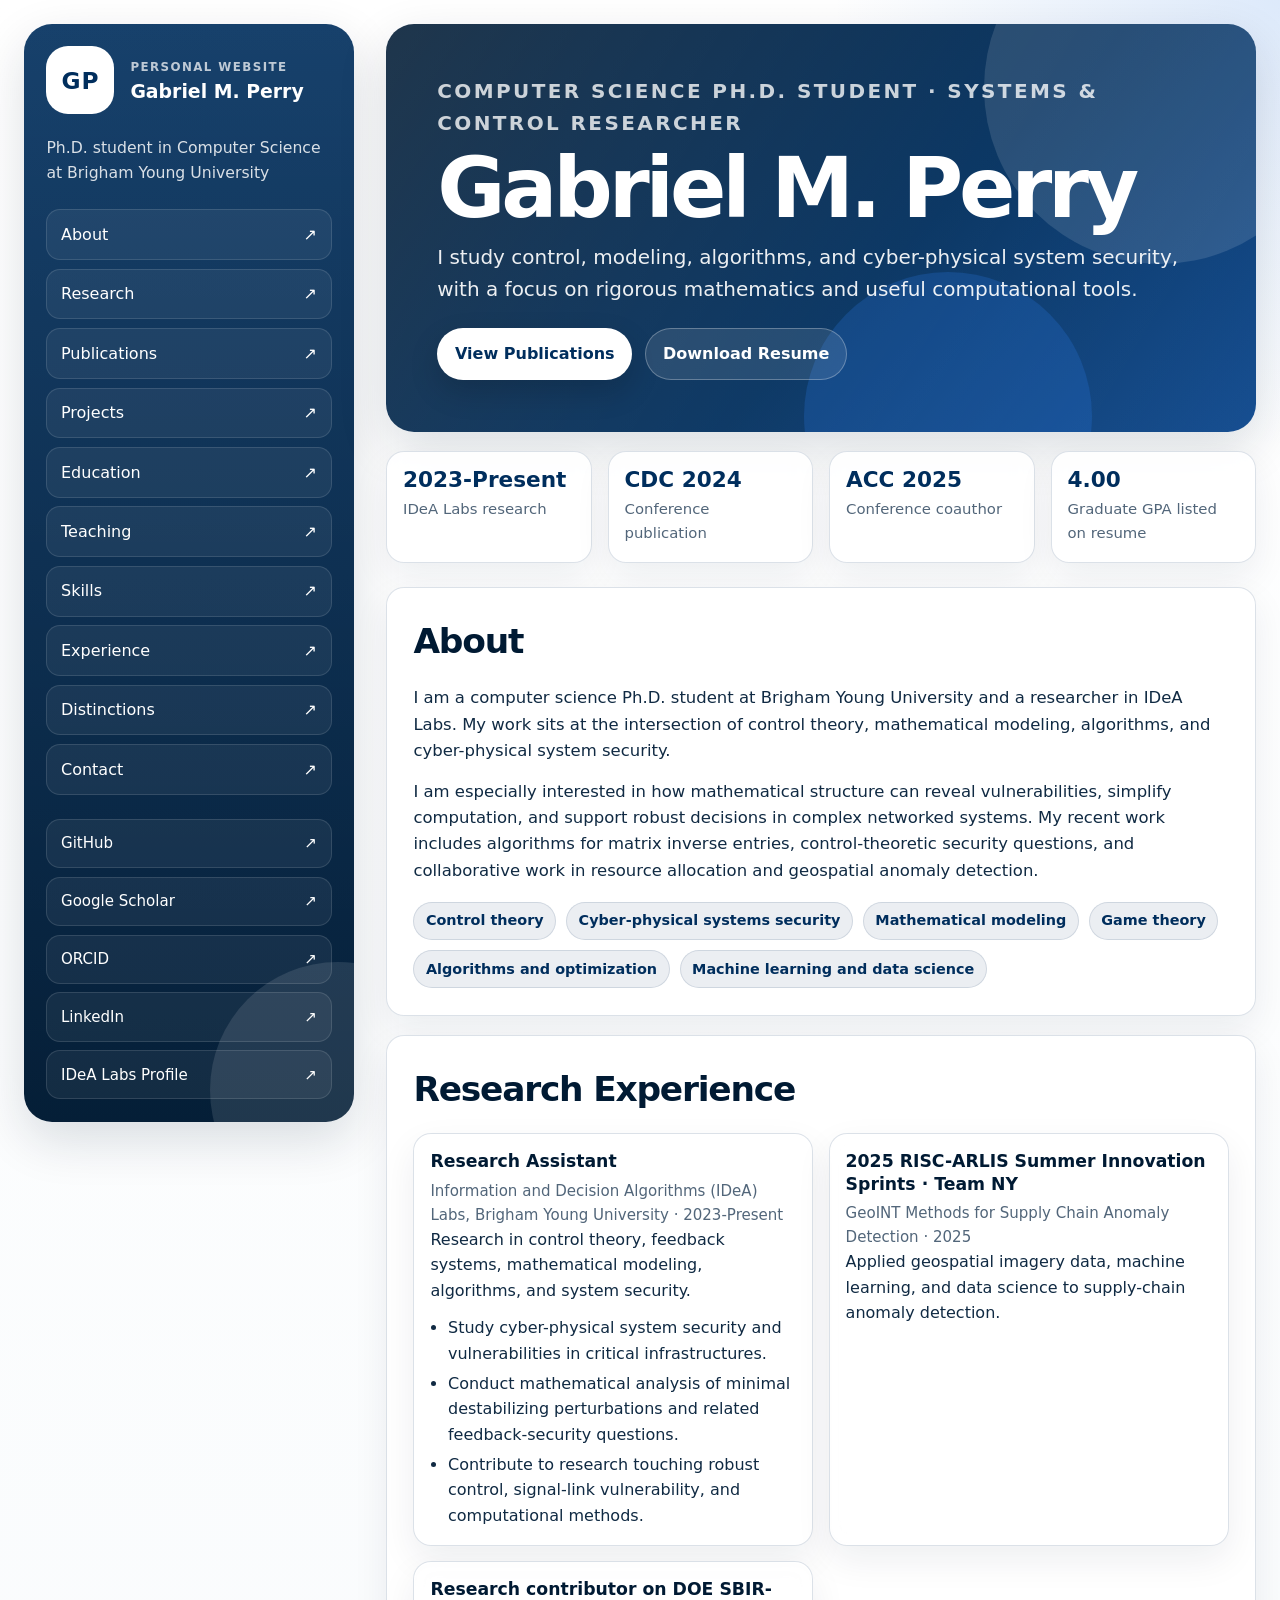
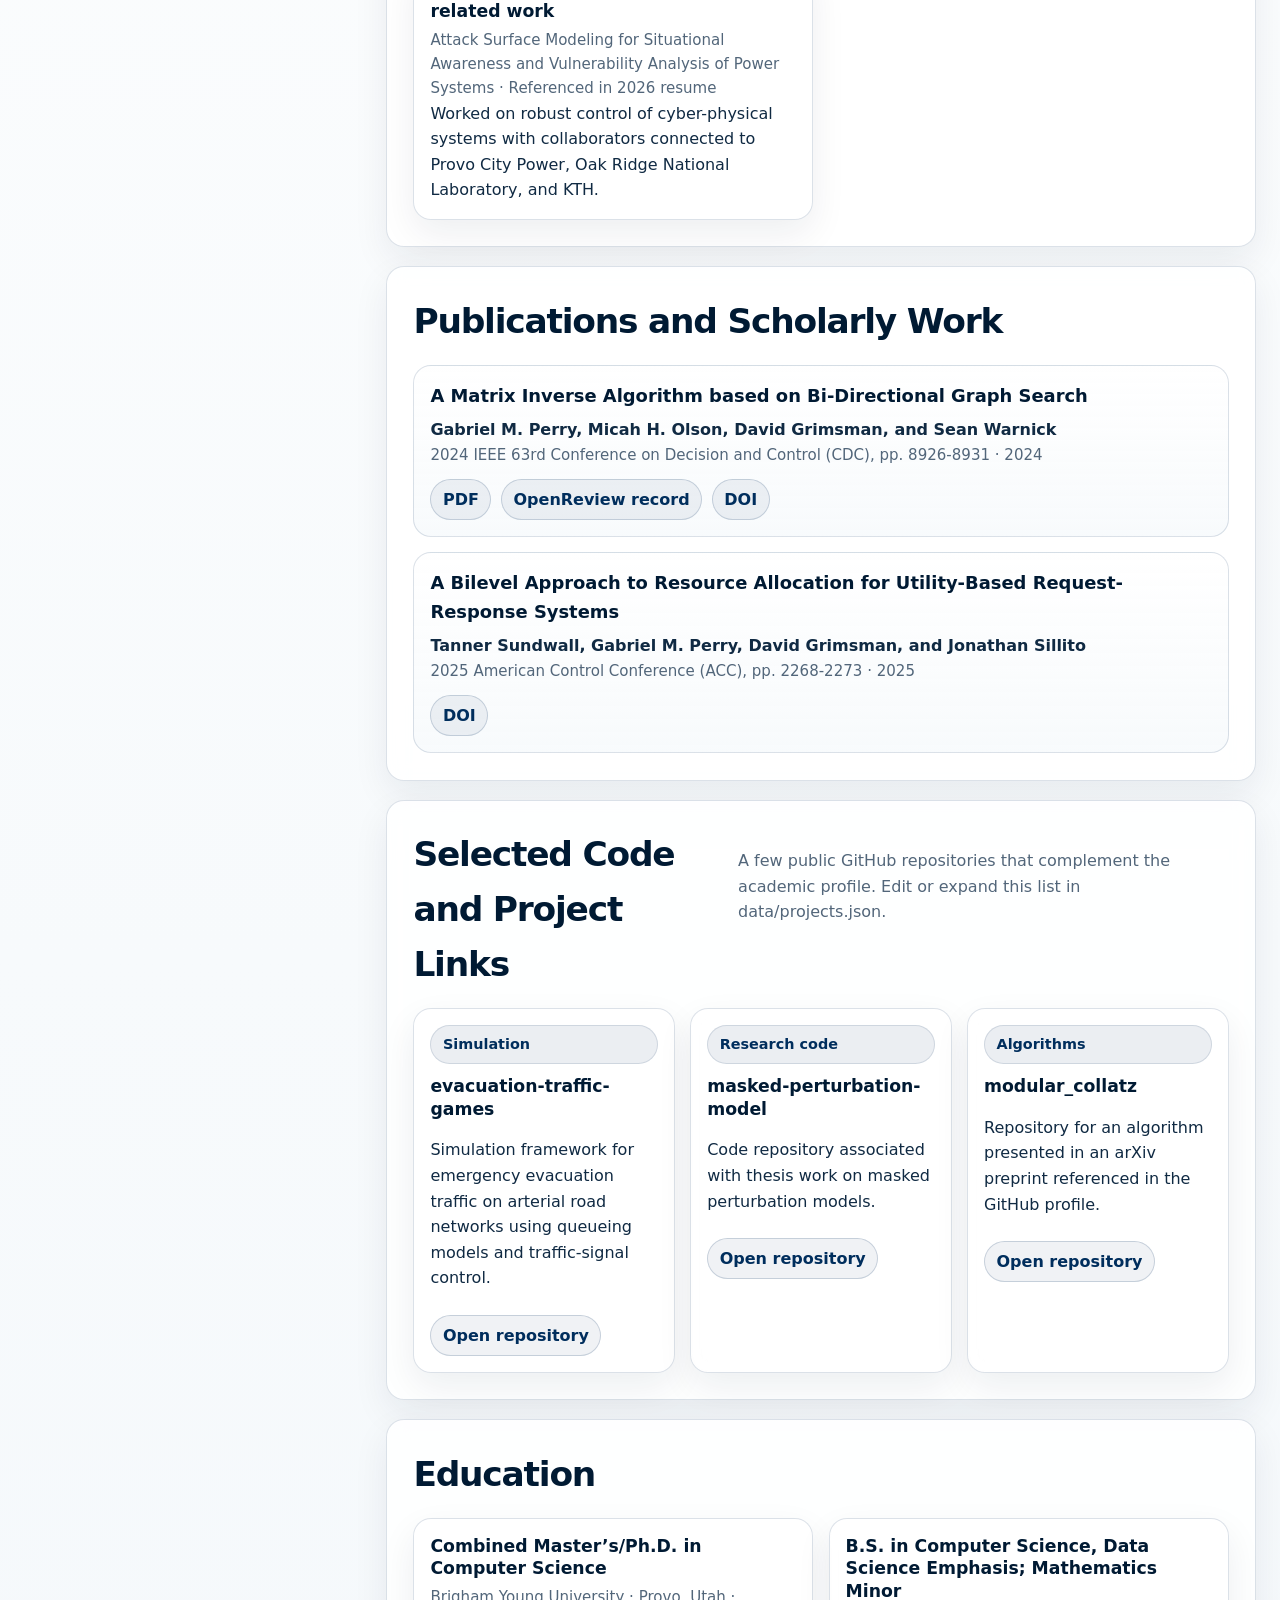
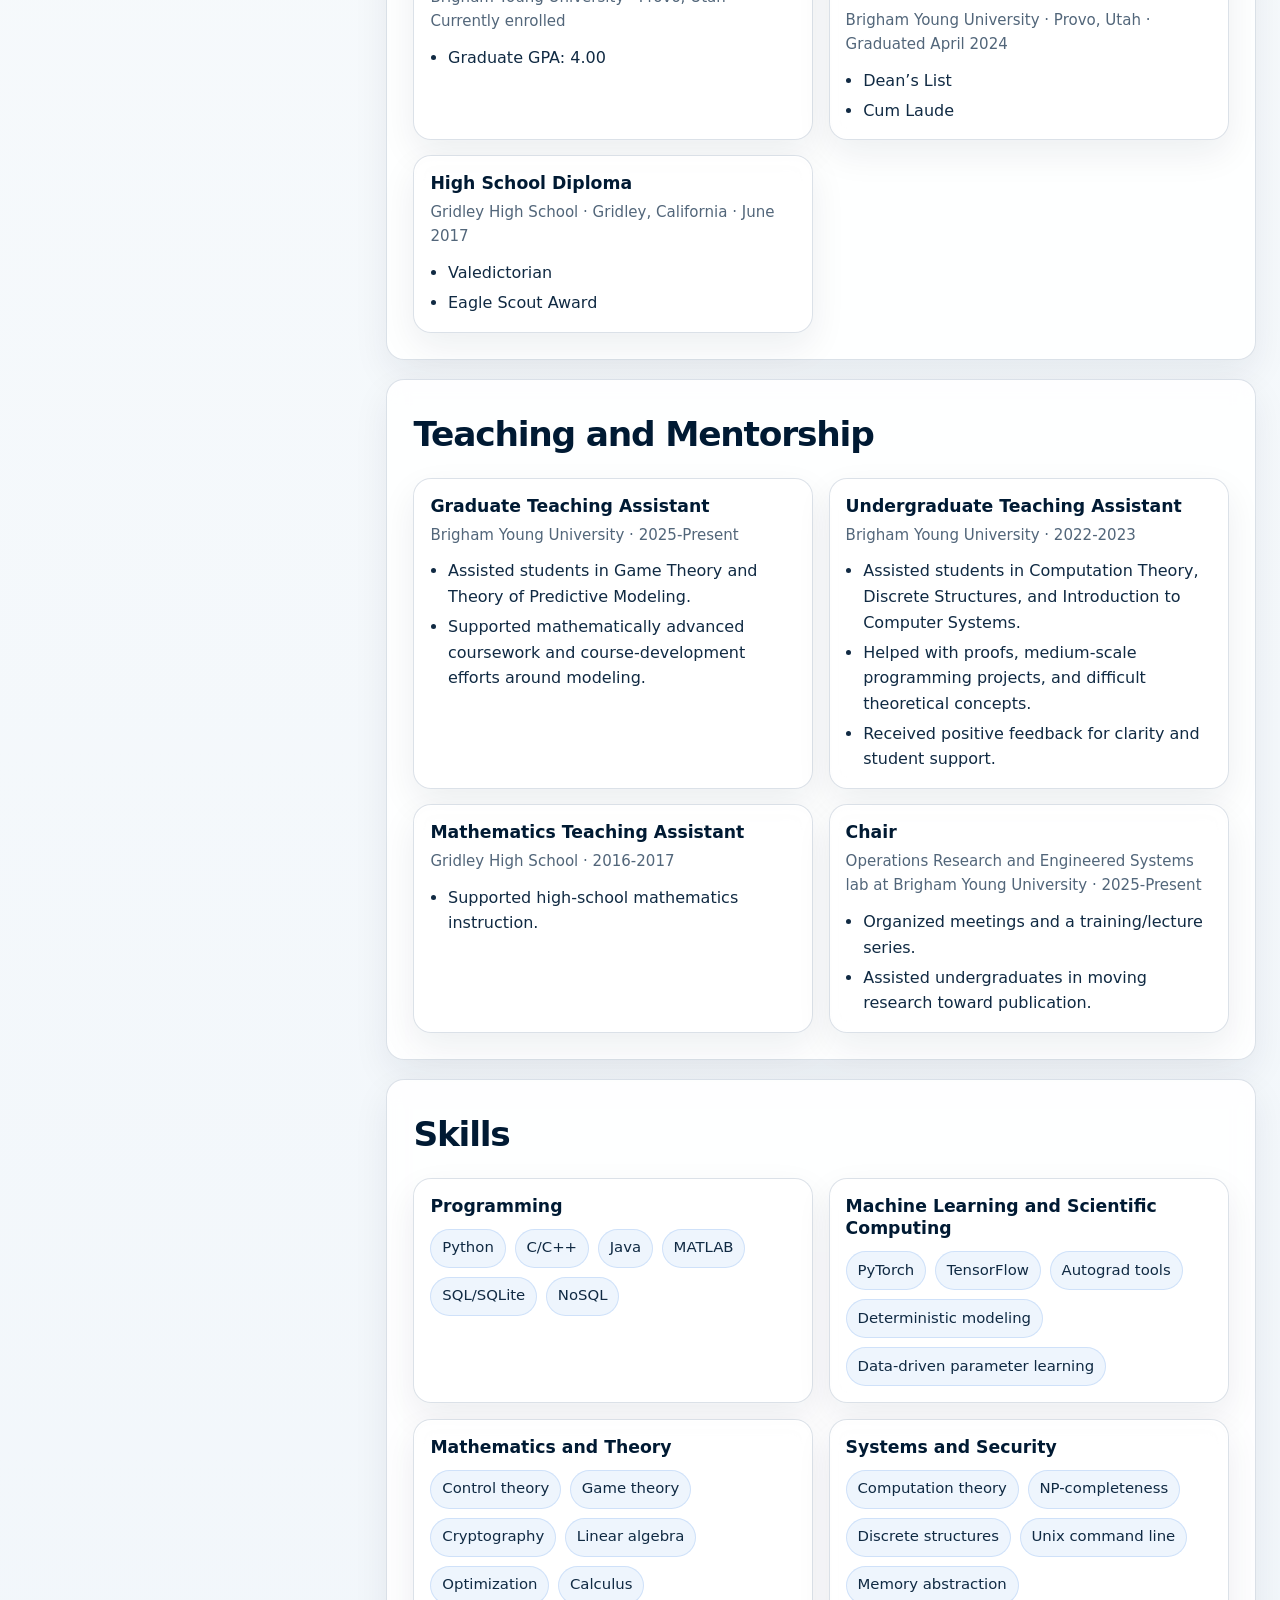
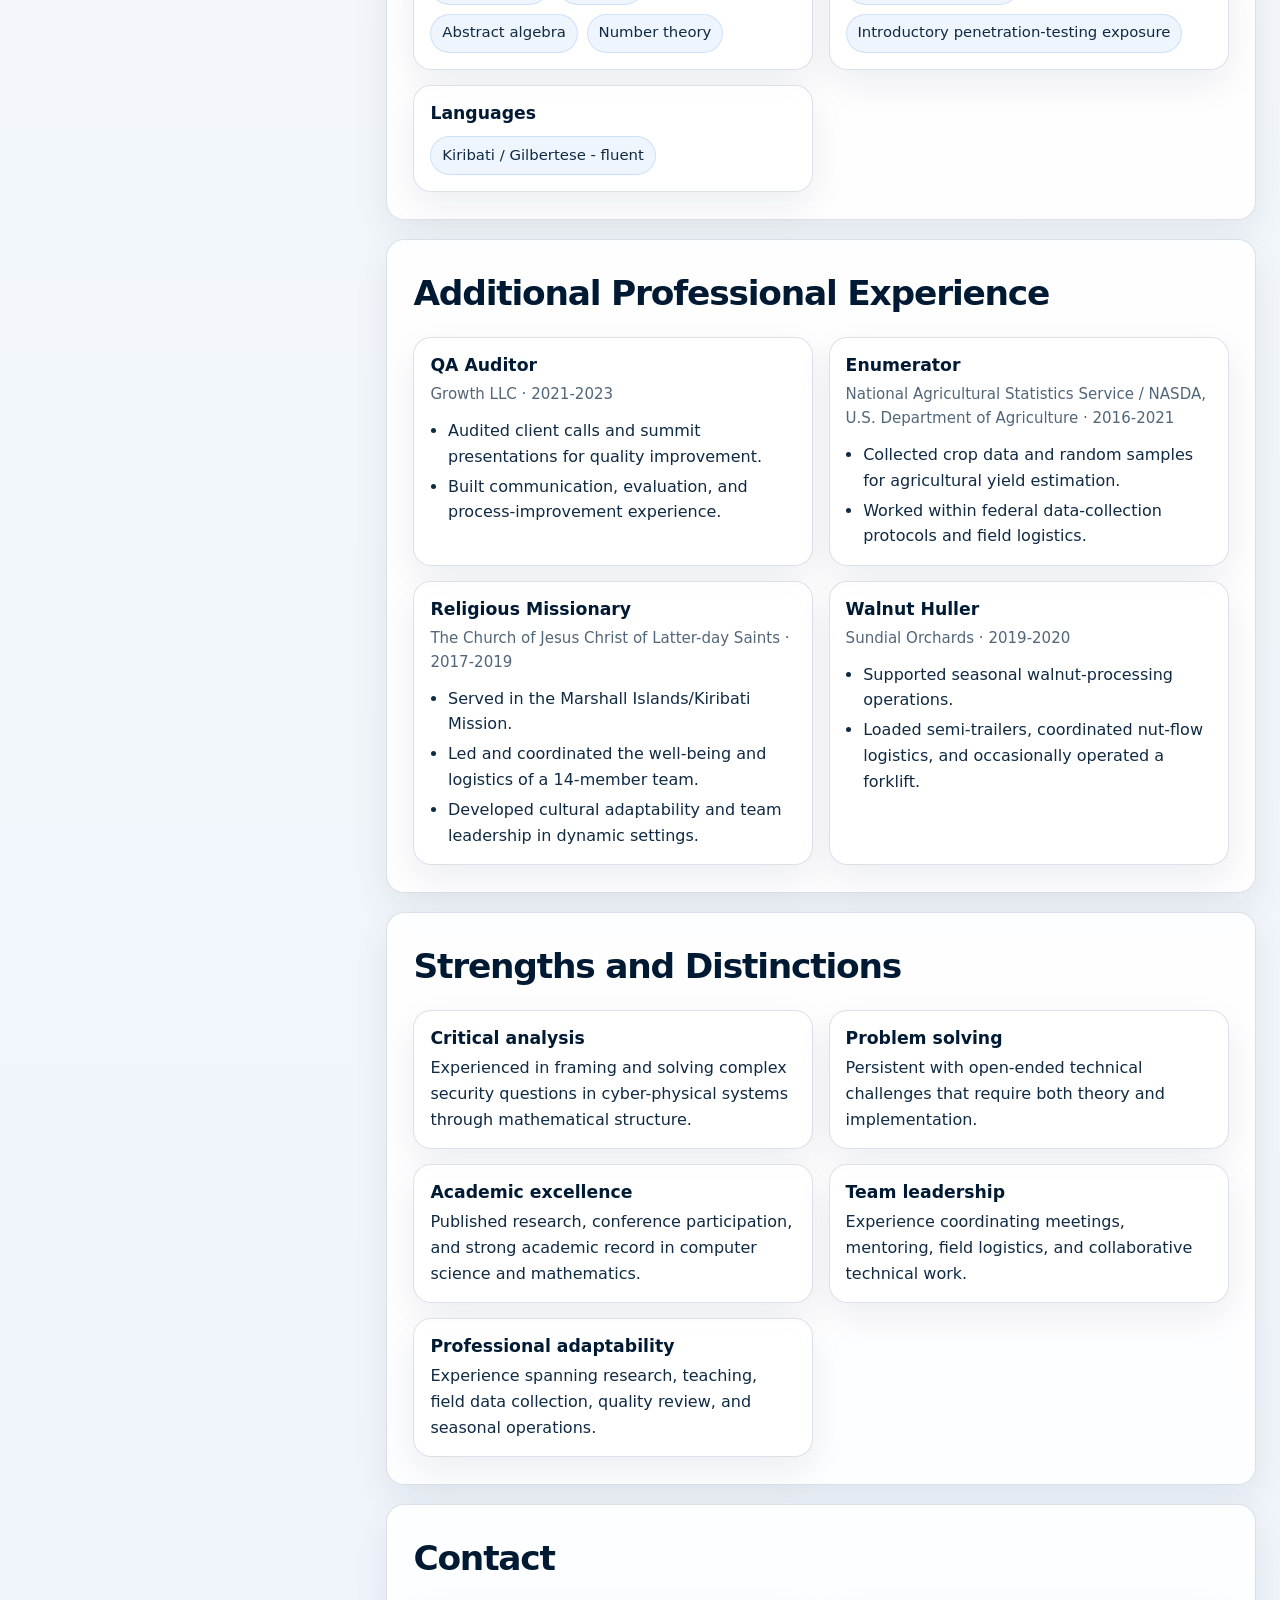
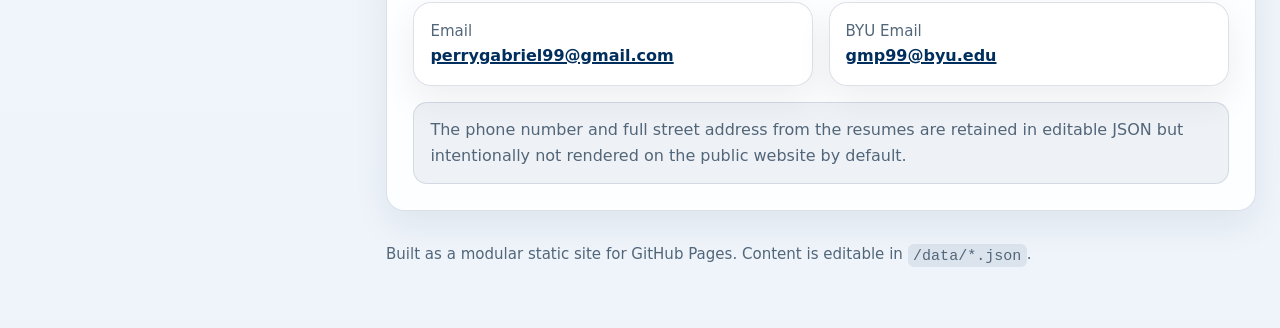
==== index.html @ fbc61762 "Add files via upload" ====
<!doctype html>
<html lang="en">
  <head>
    <meta charset="utf-8" />
    <meta name="viewport" content="width=device-width, initial-scale=1" />
    <meta name="description" content="Personal academic and professional website for Gabriel M. Perry." />
    <meta name="theme-color" content="#002E5D" />
    <title>Gabriel M. Perry | Research, Control, and Computing</title>
    <link rel="icon" href="assets/icons/favicon.svg" type="image/svg+xml" />
    <link rel="stylesheet" href="assets/css/styles.css" />
  </head>
  <body>
    <a class="skip-link" href="#main-content">Skip to content</a>
    <div class="page-shell">
      <aside class="sidebar" aria-label="Primary navigation">
        <div class="sidebar-brand">
          <div class="monogram" aria-hidden="true">GP</div>
          <div>
            <p class="brand-kicker">Personal Website</p>
            <h1 id="sidebar-name">Gabriel M. Perry</h1>
          </div>
        </div>
        <p class="sidebar-headline" id="sidebar-headline">Loading profile…</p>
        <nav id="sidebar-nav" class="sidebar-nav"></nav>
        <div id="sidebar-links" class="sidebar-links"></div>
      </aside>

      <main id="main-content" class="content">
        <header class="hero" id="hero"></header>
        <section class="quick-facts" id="highlights" aria-label="Profile highlights"></section>
        <div id="sections" class="sections" aria-live="polite"></div>
        <footer class="footer">
          <p>Built as a modular static site for GitHub Pages. Content is editable in <code>/data/*.json</code>.</p>
        </footer>
      </main>
    </div>
    <script src="assets/js/site.js" defer></script>
  </body>
</html>
---- assets/css/styles.css ----
:root {
  --byu-blue: #002E5D;
  --byu-blue-deep: #001A33;
  --accent: #2C7BE5;
  --surface: #F7FAFC;
  --surface-strong: #FFFFFF;
  --text: #102A43;
  --muted: #52667A;
  --line: rgba(0, 46, 93, 0.14);
  --shadow: 0 18px 50px rgba(0, 26, 51, 0.14);
  --radius-lg: 28px;
  --radius-md: 18px;
  --radius-sm: 12px;
  --sidebar-width: 330px;
  --max-content: 1120px;
}

* { box-sizing: border-box; }

html {
  scroll-behavior: smooth;
  background: var(--surface);
}

body {
  margin: 0;
  min-height: 100vh;
  color: var(--text);
  font-family: Inter, ui-sans-serif, system-ui, -apple-system, BlinkMacSystemFont, "Segoe UI", sans-serif;
  line-height: 1.6;
  background:
    radial-gradient(circle at top right, rgba(44, 123, 229, 0.16), transparent 28rem),
    linear-gradient(180deg, #ffffff 0%, #f7fafc 38%, #eef4fa 100%);
}

a { color: inherit; }

.skip-link {
  position: absolute;
  top: -60px;
  left: 18px;
  z-index: 99;
  background: var(--byu-blue);
  color: white;
  padding: 0.8rem 1rem;
  border-radius: 999px;
  text-decoration: none;
  transition: top 0.2s ease;
}

.skip-link:focus { top: 18px; }

.page-shell {
  width: min(100%, 1480px);
  margin: 0 auto;
  display: grid;
  grid-template-columns: var(--sidebar-width) minmax(0, 1fr);
  gap: 2rem;
  padding: 1.5rem;
}

.sidebar {
  position: sticky;
  top: 1.5rem;
  align-self: start;
  min-height: calc(100vh - 3rem);
  padding: 1.4rem;
  border-radius: var(--radius-lg);
  color: white;
  background:
    linear-gradient(180deg, rgba(255, 255, 255, 0.09), rgba(255, 255, 255, 0.02)),
    linear-gradient(180deg, var(--byu-blue), var(--byu-blue-deep));
  box-shadow: var(--shadow);
  overflow: hidden;
}

.sidebar::before {
  content: "";
  position: absolute;
  inset: auto -7rem -6rem auto;
  width: 16rem;
  height: 16rem;
  border-radius: 999px;
  background: rgba(255, 255, 255, 0.11);
}

.sidebar-brand {
  position: relative;
  display: flex;
  align-items: center;
  gap: 1rem;
}

.monogram {
  width: 68px;
  height: 68px;
  flex: 0 0 68px;
  display: grid;
  place-items: center;
  border-radius: 22px;
  background: white;
  color: var(--byu-blue);
  font-size: 1.45rem;
  font-weight: 900;
  letter-spacing: 0.04em;
}

.brand-kicker,
.eyebrow {
  margin: 0;
  font-size: 0.74rem;
  font-weight: 800;
  letter-spacing: 0.12em;
  text-transform: uppercase;
}

.brand-kicker { color: rgba(255, 255, 255, 0.72); }

.sidebar h1 {
  margin: 0.16rem 0 0;
  font-size: 1.18rem;
  line-height: 1.2;
}

.sidebar-headline {
  position: relative;
  margin: 1.3rem 0 1.5rem;
  color: rgba(255, 255, 255, 0.84);
  font-size: 0.98rem;
}

.sidebar-nav,
.sidebar-links {
  position: relative;
  display: grid;
  gap: 0.55rem;
}

.sidebar-nav a,
.sidebar-links a {
  display: flex;
  justify-content: space-between;
  gap: 0.8rem;
  align-items: center;
  padding: 0.72rem 0.85rem;
  border: 1px solid rgba(255, 255, 255, 0.12);
  border-radius: 14px;
  color: white;
  text-decoration: none;
  background: rgba(255, 255, 255, 0.06);
  transition: transform 0.18s ease, background 0.18s ease, border-color 0.18s ease;
}

.sidebar-nav a:hover,
.sidebar-nav a:focus-visible,
.sidebar-links a:hover,
.sidebar-links a:focus-visible {
  transform: translateX(3px);
  background: rgba(255, 255, 255, 0.13);
  border-color: rgba(255, 255, 255, 0.28);
}

.sidebar-links { margin-top: 1.5rem; }
.sidebar-links a { font-size: 0.94rem; }

.content {
  width: min(100%, var(--max-content));
  min-width: 0;
}

.hero {
  position: relative;
  overflow: hidden;
  border-radius: var(--radius-lg);
  padding: clamp(1.6rem, 4vw, 3.3rem);
  color: white;
  background:
    linear-gradient(120deg, rgba(255,255,255,0.12), rgba(255,255,255,0)),
    linear-gradient(135deg, var(--byu-blue-deep), var(--byu-blue) 58%, #174f92);
  box-shadow: var(--shadow);
}

.hero::before,
.hero::after {
  content: "";
  position: absolute;
  border-radius: 999px;
  pointer-events: none;
}

.hero::before {
  right: -5rem;
  top: -7rem;
  width: 22rem;
  height: 22rem;
  background: rgba(255, 255, 255, 0.12);
}

.hero::after {
  left: 48%;
  bottom: -8rem;
  width: 18rem;
  height: 18rem;
  background: rgba(44, 123, 229, 0.24);
}

.hero-inner {
  position: relative;
  z-index: 1;
  max-width: 870px;
}

.hero .eyebrow { color: rgba(255, 255, 255, 0.78); }

.hero h2 {
  margin: 0.55rem 0 0.7rem;
  font-size: clamp(2.6rem, 7vw, 5.2rem);
  line-height: 0.98;
  letter-spacing: -0.05em;
}

.hero p {
  max-width: 760px;
  margin: 0;
  color: rgba(255, 255, 255, 0.92);
  font-size: clamp(1rem, 2vw, 1.25rem);
}

.button-row {
  display: flex;
  flex-wrap: wrap;
  gap: 0.8rem;
  margin-top: 1.45rem;
}

.button {
  display: inline-flex;
  align-items: center;
  justify-content: center;
  min-height: 48px;
  padding: 0.78rem 1.05rem;
  border-radius: 999px;
  text-decoration: none;
  font-weight: 800;
  border: 1px solid transparent;
  transition: transform 0.18s ease, box-shadow 0.18s ease, background 0.18s ease;
}

.button:hover,
.button:focus-visible { transform: translateY(-2px); }
.button.primary { background: white; color: var(--byu-blue); box-shadow: 0 12px 30px rgba(0, 0, 0, 0.16); }
.button.secondary { border-color: rgba(255,255,255,0.28); color: white; background: rgba(255,255,255,0.1); }

.quick-facts {
  display: grid;
  grid-template-columns: repeat(4, minmax(0, 1fr));
  gap: 1rem;
  margin: 1.2rem 0 1.5rem;
}

.fact-card,
.panel,
.timeline-card,
.skill-group,
.achievement-card,
.project-card,
.contact-card {
  border: 1px solid var(--line);
  border-radius: var(--radius-md);
  background: rgba(255, 255, 255, 0.88);
  box-shadow: 0 14px 36px rgba(0, 26, 51, 0.07);
  backdrop-filter: blur(10px);
}

.fact-card {
  padding: 1rem;
}

.fact-card strong {
  display: block;
  color: var(--byu-blue);
  font-size: 1.35rem;
  line-height: 1.1;
}

.fact-card span {
  display: block;
  margin-top: 0.42rem;
  color: var(--muted);
  font-size: 0.93rem;
}

.sections { display: grid; gap: 1.2rem; }

.panel {
  padding: clamp(1.15rem, 2.5vw, 1.65rem);
}

.section-header {
  display: flex;
  justify-content: space-between;
  gap: 1rem;
  align-items: baseline;
  margin-bottom: 1rem;
}

.section-header h2 {
  margin: 0;
  color: var(--byu-blue-deep);
  font-size: clamp(1.45rem, 3vw, 2.15rem);
  letter-spacing: -0.035em;
}

.section-header p {
  margin: 0;
  max-width: 500px;
  color: var(--muted);
}

.rich-copy {
  display: grid;
  gap: 0.88rem;
  color: var(--text);
  font-size: 1.03rem;
}
.rich-copy p { margin: 0; }

.pill-row {
  display: flex;
  flex-wrap: wrap;
  gap: 0.62rem;
  margin-top: 1.1rem;
}

.pill,
.tag {
  display: inline-flex;
  align-items: center;
  border-radius: 999px;
  padding: 0.42rem 0.72rem;
  color: var(--byu-blue);
  background: rgba(0, 46, 93, 0.08);
  border: 1px solid rgba(0, 46, 93, 0.12);
  font-size: 0.9rem;
  font-weight: 750;
}

.timeline-grid,
.project-grid,
.achievement-grid,
.skill-grid,
.contact-grid {
  display: grid;
  gap: 0.95rem;
}

.timeline-grid { grid-template-columns: repeat(2, minmax(0, 1fr)); }
.project-grid { grid-template-columns: repeat(3, minmax(0, 1fr)); }
.achievement-grid { grid-template-columns: repeat(2, minmax(0, 1fr)); }
.skill-grid { grid-template-columns: repeat(2, minmax(0, 1fr)); }
.contact-grid { grid-template-columns: repeat(2, minmax(0, 1fr)); }

.timeline-card,
.project-card,
.achievement-card,
.skill-group,
.contact-card {
  padding: 1rem;
}

.timeline-card h3,
.project-card h3,
.achievement-card h3,
.skill-group h3 {
  margin: 0 0 0.35rem;
  color: var(--byu-blue-deep);
  font-size: 1.08rem;
  line-height: 1.3;
}

.timeline-meta,
.publication-meta {
  margin: 0 0 0.6rem;
  color: var(--muted);
  font-size: 0.94rem;
}

.timeline-card p,
.project-card p,
.achievement-card p,
.skill-group p,
.contact-card p,
.publication-card p {
  margin: 0;
}

.clean-list {
  margin: 0.72rem 0 0;
  padding-left: 1.1rem;
  color: var(--text);
}

.clean-list li + li { margin-top: 0.28rem; }

.publication-list {
  display: grid;
  gap: 0.95rem;
}

.publication-card {
  padding: 1rem;
  border: 1px solid var(--line);
  border-radius: var(--radius-md);
  background: linear-gradient(180deg, rgba(255,255,255,0.98), rgba(247,250,252,0.92));
}

.publication-card h3 {
  margin: 0 0 0.4rem;
  color: var(--byu-blue-deep);
  font-size: 1.12rem;
}

.link-row {
  display: flex;
  flex-wrap: wrap;
  gap: 0.6rem;
  margin-top: 0.78rem;
}

.inline-link {
  display: inline-flex;
  padding: 0.42rem 0.72rem;
  border-radius: 999px;
  color: var(--byu-blue);
  border: 1px solid rgba(0, 46, 93, 0.18);
  background: rgba(0, 46, 93, 0.06);
  text-decoration: none;
  font-weight: 800;
  transition: background 0.18s ease, transform 0.18s ease;
}

.inline-link:hover,
.inline-link:focus-visible {
  background: rgba(0, 46, 93, 0.12);
  transform: translateY(-1px);
}

.project-card {
  display: grid;
  gap: 0.72rem;
  align-content: start;
}

.project-card a {
  text-decoration: none;
}

.project-card .project-title:hover,
.project-card .project-title:focus-visible {
  text-decoration: underline;
}

.skill-group ul {
  display: flex;
  flex-wrap: wrap;
  gap: 0.55rem;
  list-style: none;
  padding: 0;
  margin: 0.72rem 0 0;
}

.skill-group li {
  padding: 0.42rem 0.68rem;
  border-radius: 999px;
  color: var(--text);
  background: rgba(44, 123, 229, 0.08);
  border: 1px solid rgba(44, 123, 229, 0.16);
  font-size: 0.93rem;
}

.contact-card a {
  color: var(--byu-blue);
  font-weight: 800;
  text-decoration-thickness: 2px;
}

.note-card {
  margin-top: 1rem;
  padding: 0.9rem 1rem;
  border-radius: 14px;
  background: rgba(0, 46, 93, 0.06);
  border: 1px solid rgba(0, 46, 93, 0.12);
  color: var(--muted);
}

.footer {
  padding: 1rem 0 1.4rem;
  color: var(--muted);
  font-size: 0.94rem;
}

.footer code,
.note-card code {
  padding: 0.16rem 0.34rem;
  border-radius: 6px;
  background: rgba(0, 46, 93, 0.08);
}

.not-found-page {
  display: grid;
  min-height: 100vh;
  place-items: center;
  padding: 1.5rem;
}

.not-found-card {
  width: min(100%, 680px);
  padding: clamp(1.4rem, 4vw, 2.5rem);
  border-radius: var(--radius-lg);
  border: 1px solid var(--line);
  background: white;
  box-shadow: var(--shadow);
}

.not-found-card .eyebrow { color: var(--accent); }
.not-found-card h1 { margin: 0.5rem 0; color: var(--byu-blue-deep); font-size: clamp(2rem, 5vw, 3.4rem); }
.not-found-card p { color: var(--muted); }
.not-found-card .button.primary { background: var(--byu-blue); color: white; }

@media (max-width: 1180px) {
  .page-shell {
    grid-template-columns: 1fr;
    padding: 1rem;
  }

  .sidebar {
    position: relative;
    top: auto;
    min-height: auto;
  }

  .sidebar-nav {
    grid-template-columns: repeat(2, minmax(0, 1fr));
  }
}

@media (max-width: 840px) {
  .quick-facts,
  .timeline-grid,
  .project-grid,
  .achievement-grid,
  .skill-grid,
  .contact-grid,
  .sidebar-nav {
    grid-template-columns: 1fr;
  }

  .section-header {
    display: grid;
  }
}

@media (max-width: 560px) {
  .page-shell { padding: 0.8rem; gap: 1rem; }
  .sidebar, .hero, .panel { border-radius: 22px; }
  .sidebar-brand { align-items: flex-start; }
  .button-row { display: grid; }
  .button { width: 100%; }
}
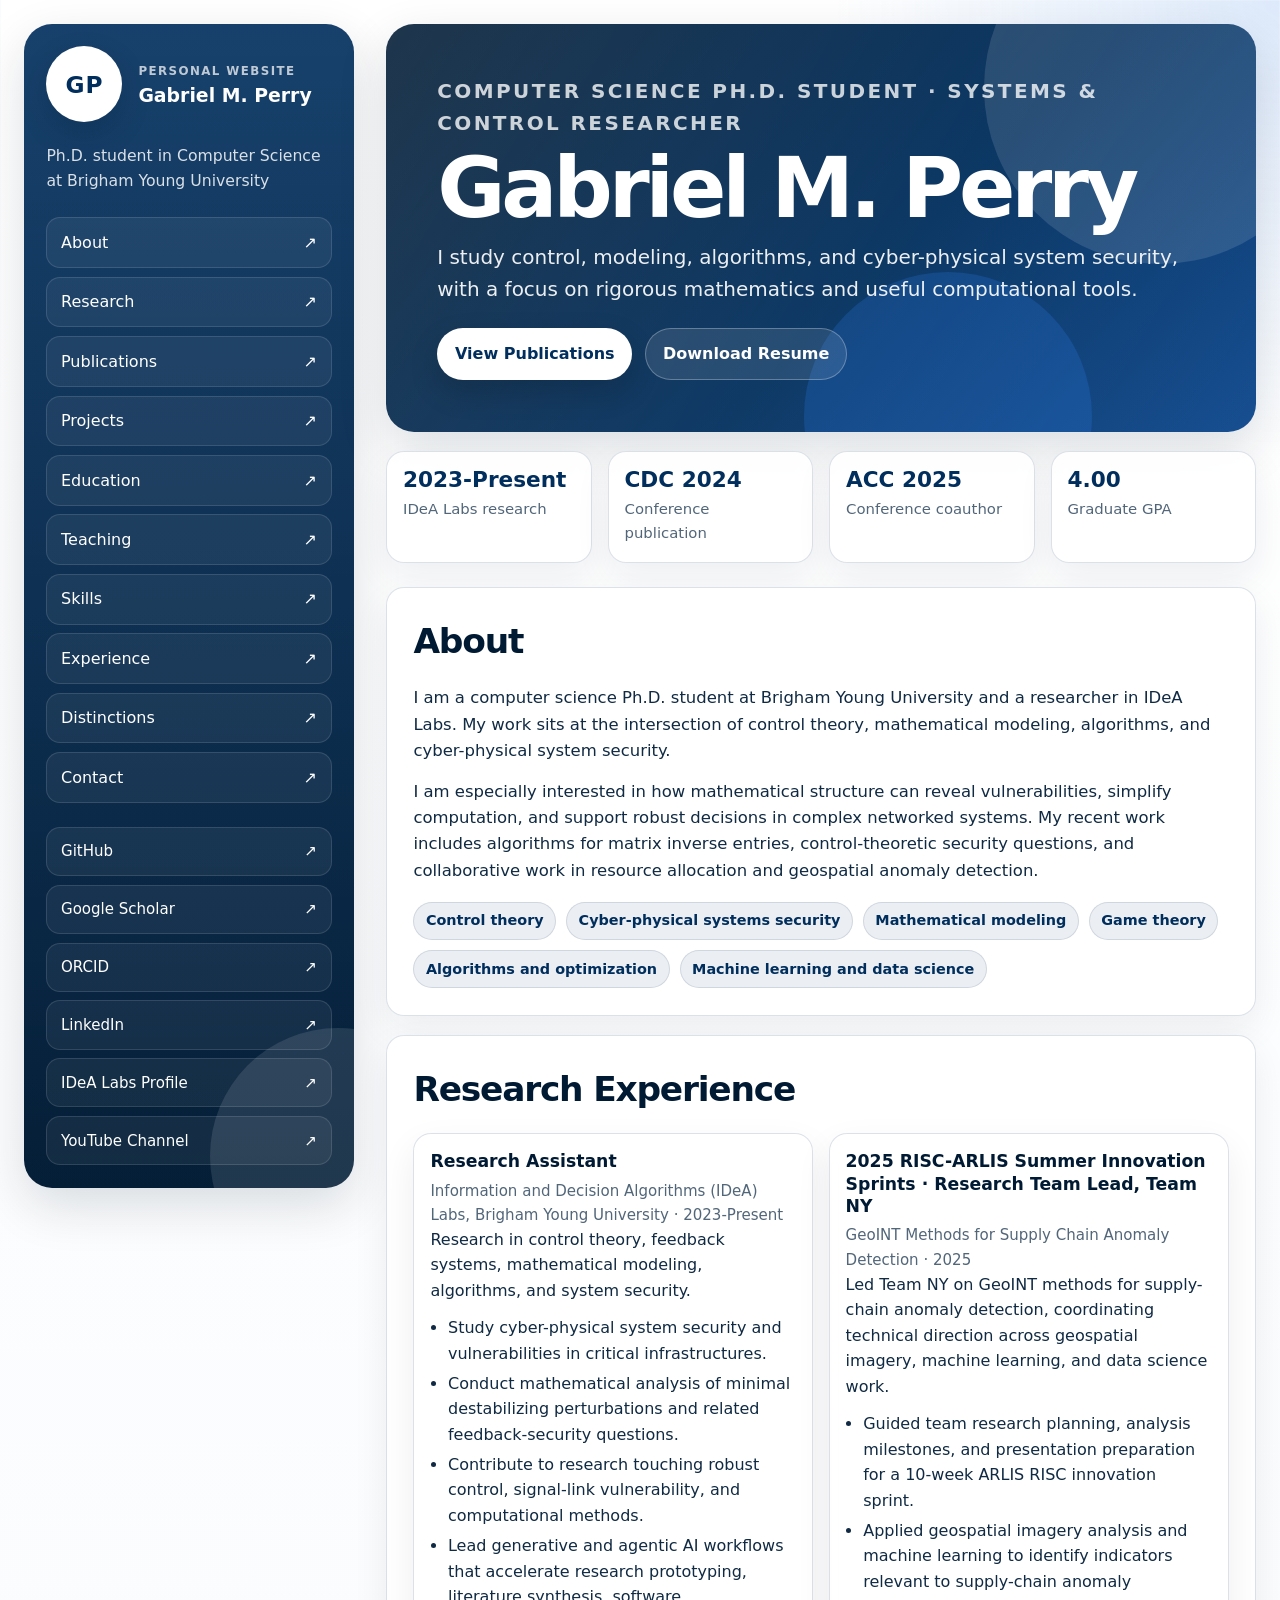
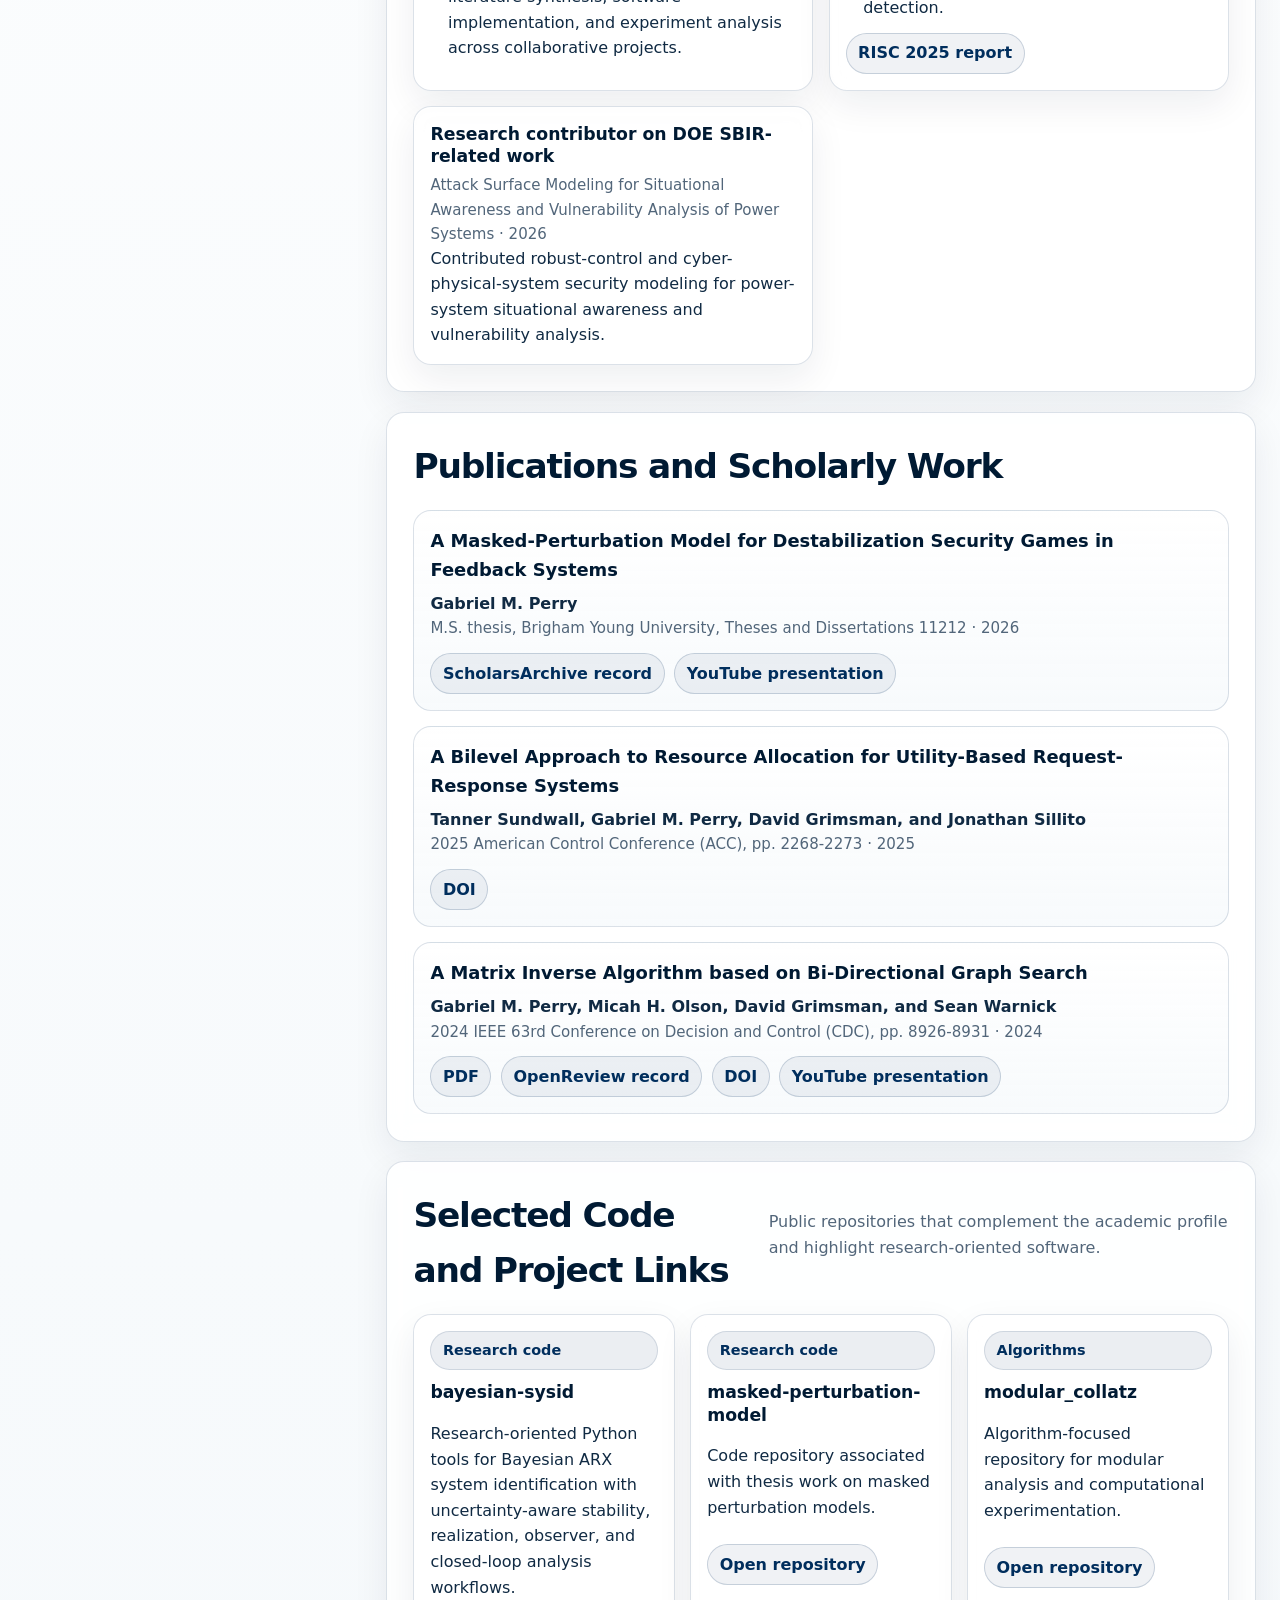
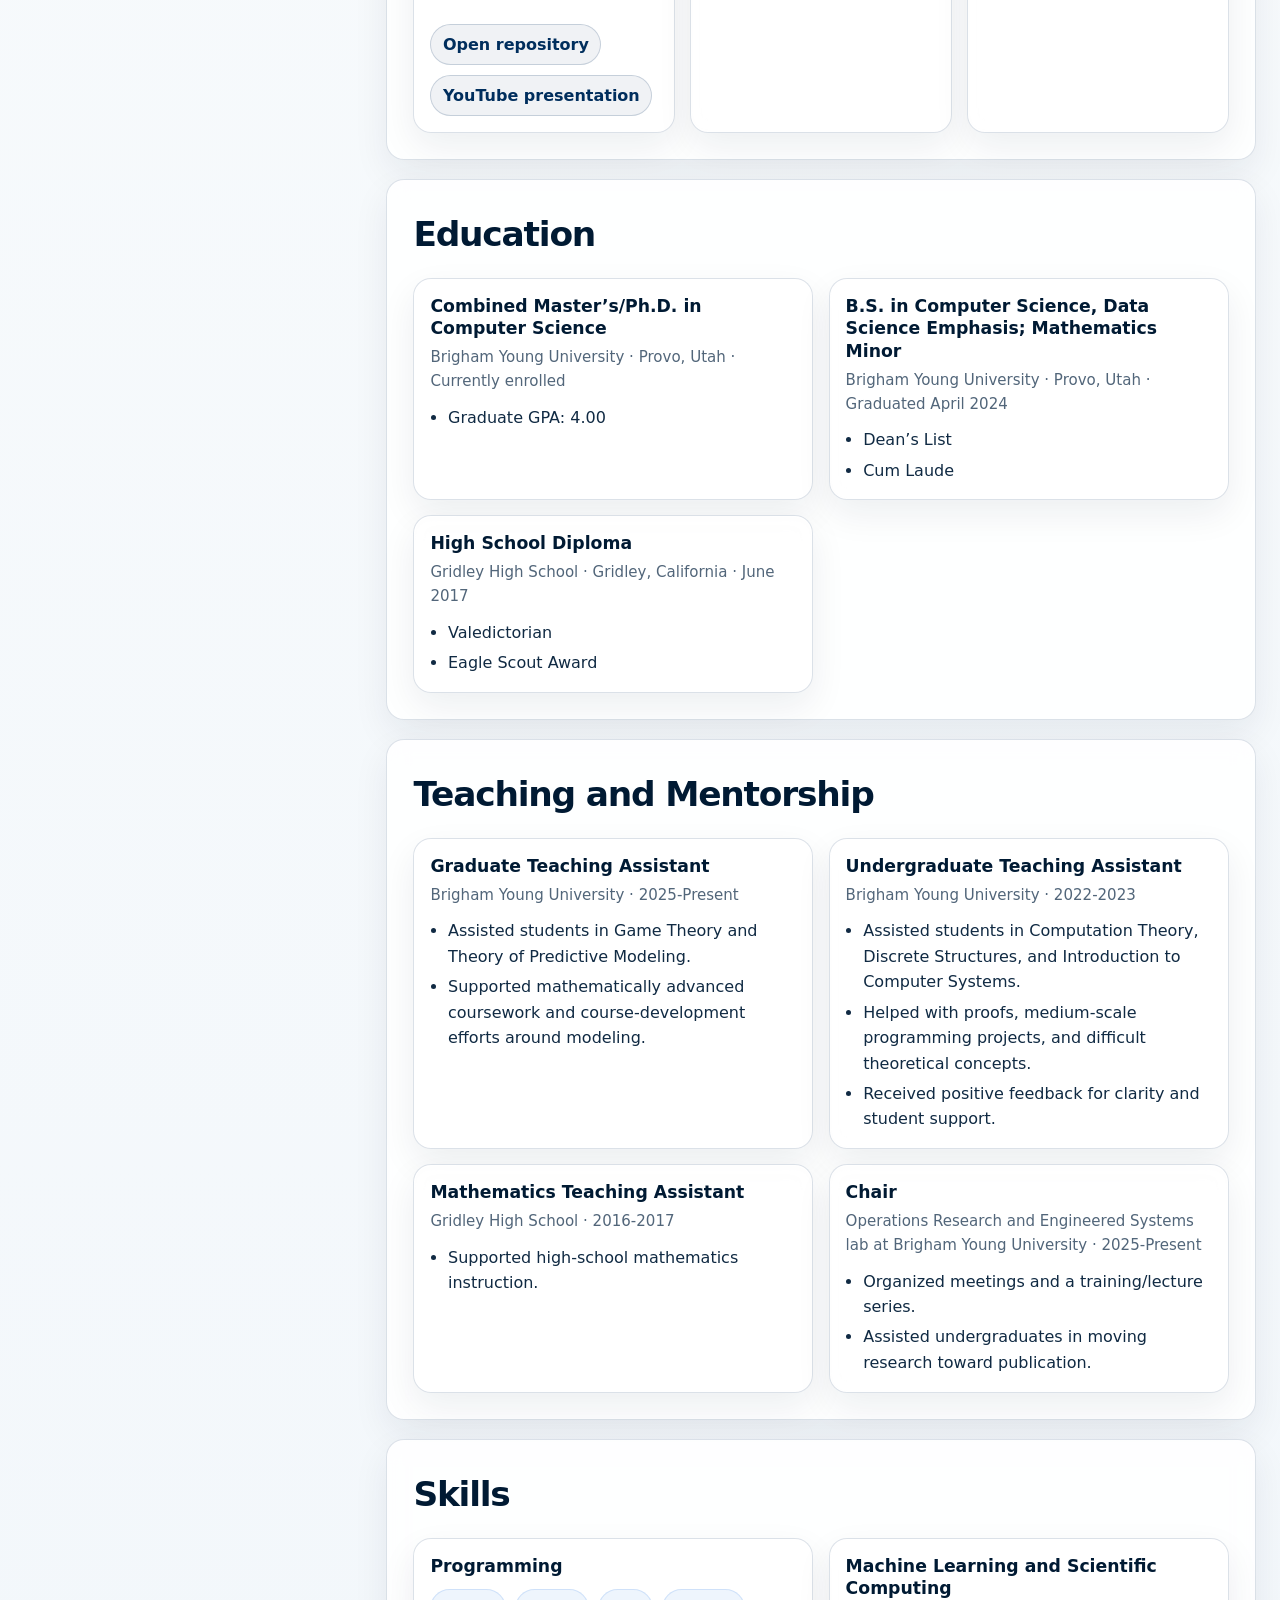
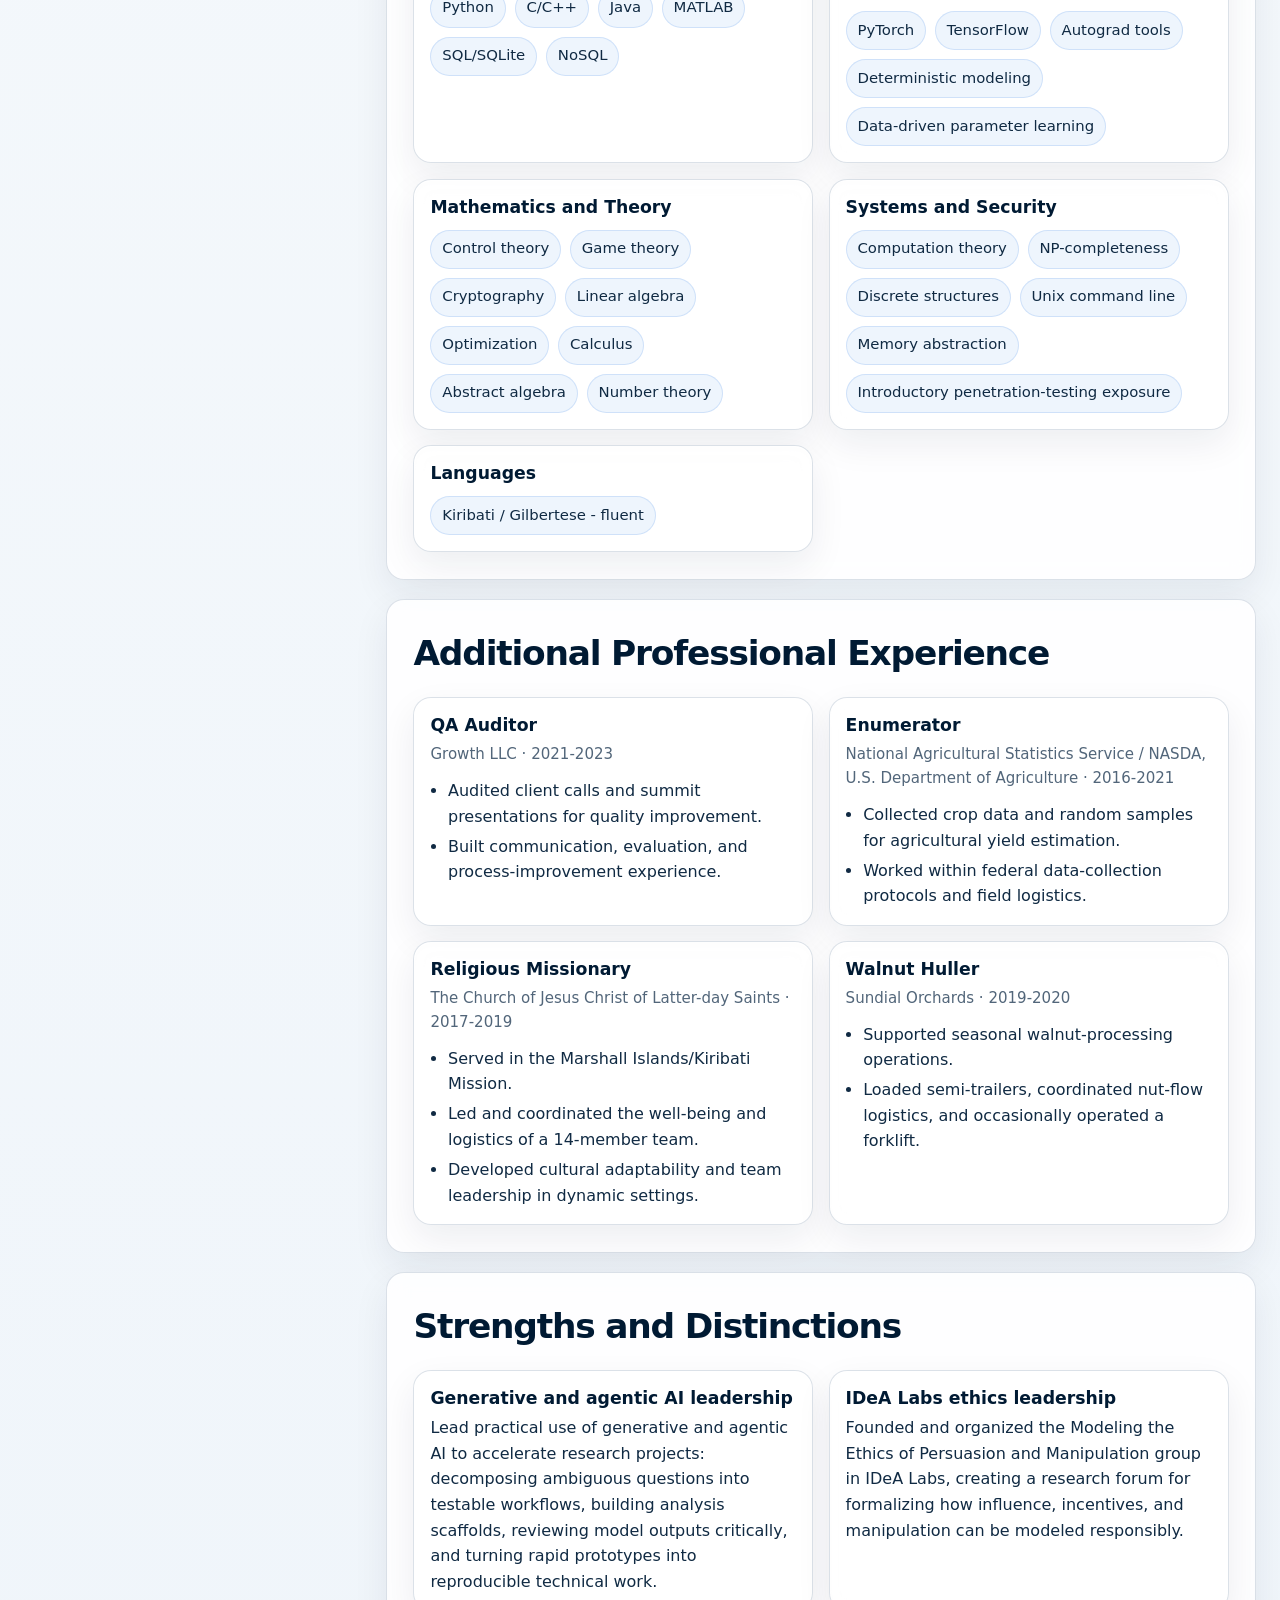
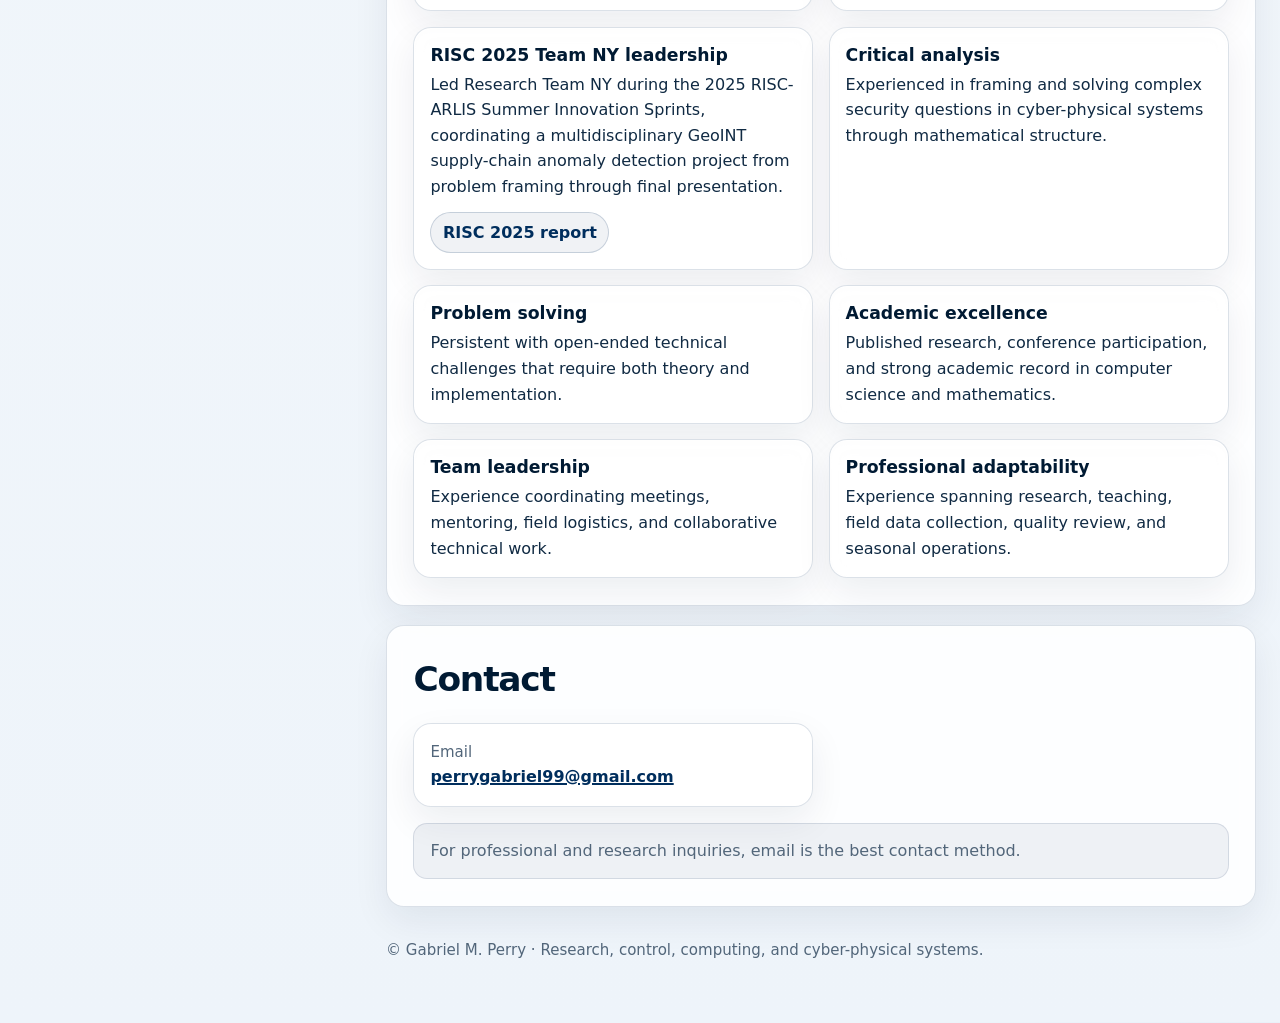
==== commit fc0481b1: "Update profile content and avatar support" ====
--- a/index.html
+++ b/index.html
@@ -14,7 +14,7 @@
     <div class="page-shell">
       <aside class="sidebar" aria-label="Primary navigation">
         <div class="sidebar-brand">
-          <div class="monogram" aria-hidden="true">GP</div>
+          <div class="profile-avatar" id="profile-avatar">GP</div>
           <div>
             <p class="brand-kicker">Personal Website</p>
             <h1 id="sidebar-name">Gabriel M. Perry</h1>
@@ -30,7 +30,7 @@
         <section class="quick-facts" id="highlights" aria-label="Profile highlights"></section>
         <div id="sections" class="sections" aria-live="polite"></div>
         <footer class="footer">
-          <p>Built as a modular static site for GitHub Pages. Content is editable in <code>/data/*.json</code>.</p>
+          <p>© Gabriel M. Perry · Research, control, computing, and cyber-physical systems.</p>
         </footer>
       </main>
     </div>
--- a/assets/css/styles.css
+++ b/assets/css/styles.css
@@ -91,18 +91,28 @@
   gap: 1rem;
 }
 
-.monogram {
-  width: 68px;
-  height: 68px;
-  flex: 0 0 68px;
+.profile-avatar {
+  width: 76px;
+  height: 76px;
+  flex: 0 0 76px;
   display: grid;
   place-items: center;
-  border-radius: 22px;
+  overflow: hidden;
+  border-radius: 999px;
   background: white;
   color: var(--byu-blue);
+  border: 3px solid rgba(255, 255, 255, 0.72);
+  box-shadow: 0 12px 28px rgba(0, 26, 51, 0.22);
   font-size: 1.45rem;
   font-weight: 900;
   letter-spacing: 0.04em;
+}
+
+.profile-avatar img {
+  width: 100%;
+  height: 100%;
+  display: block;
+  object-fit: cover;
 }
 
 .brand-kicker,
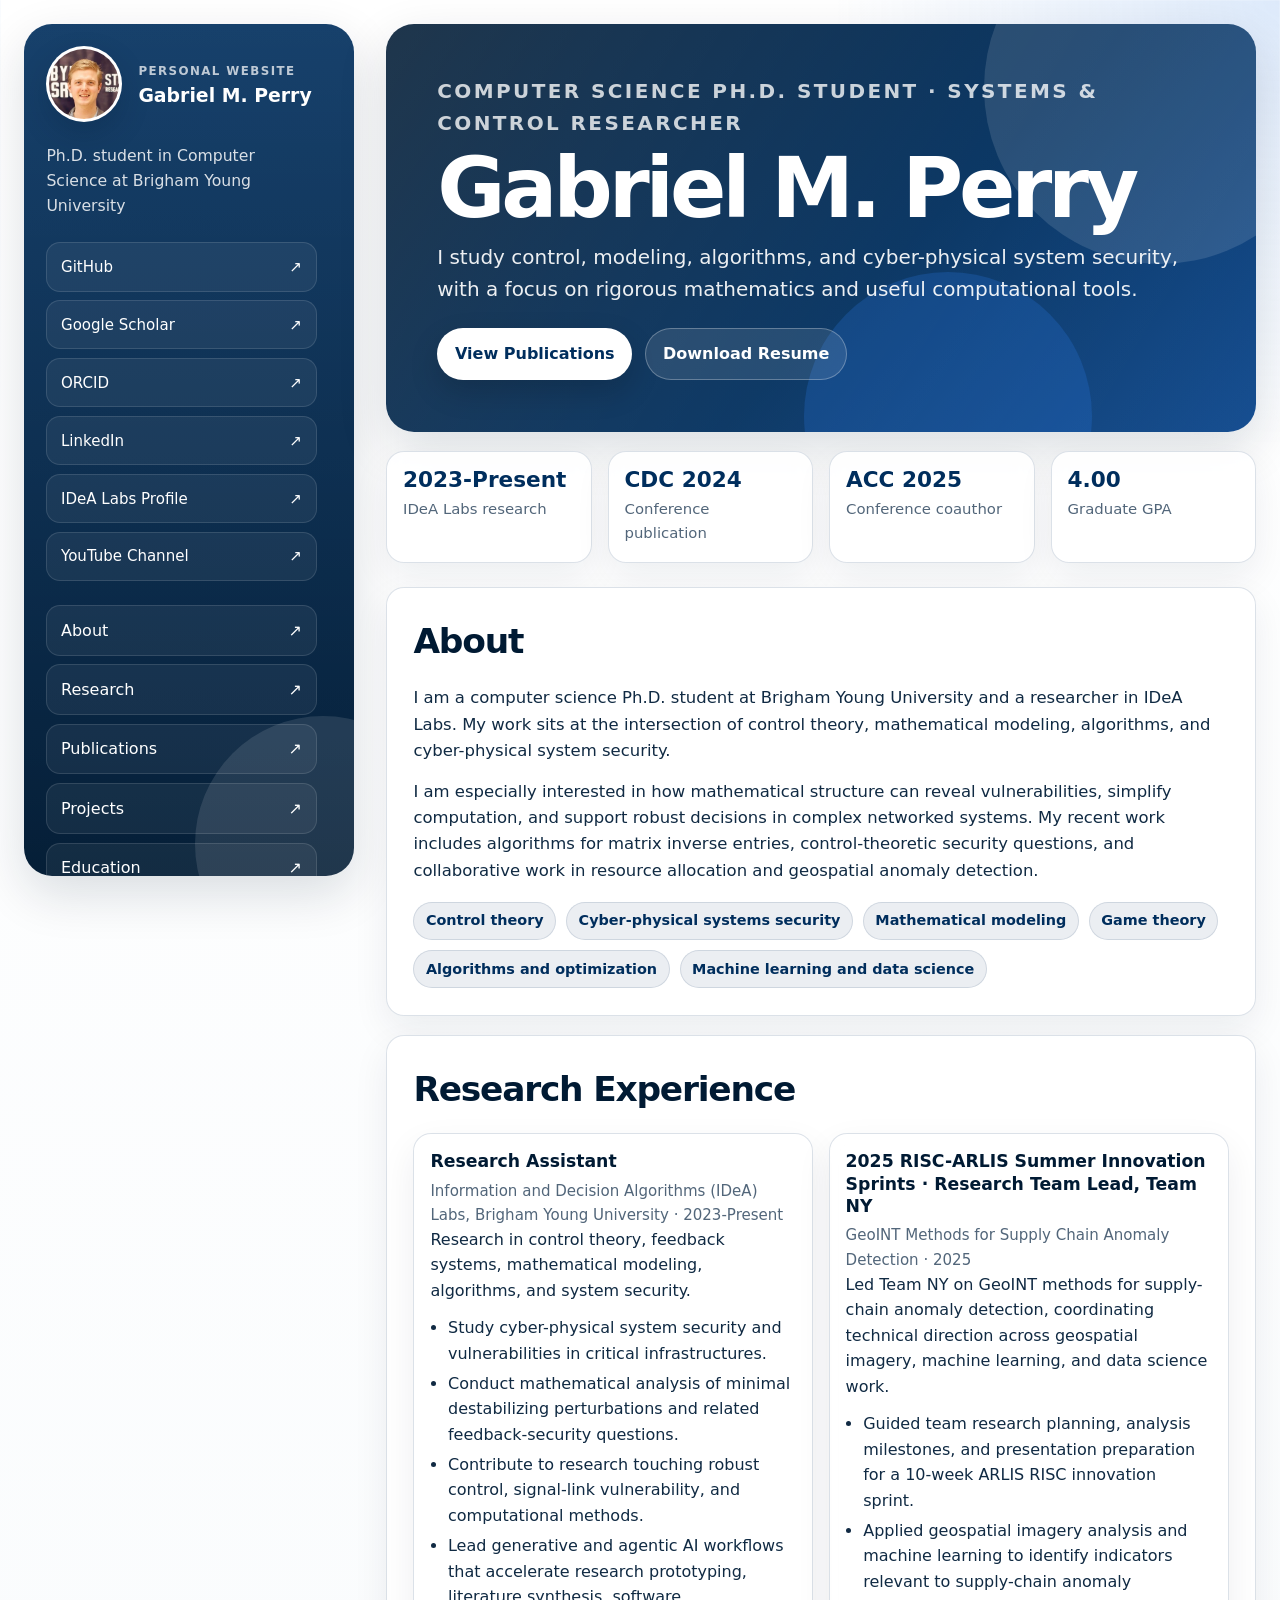
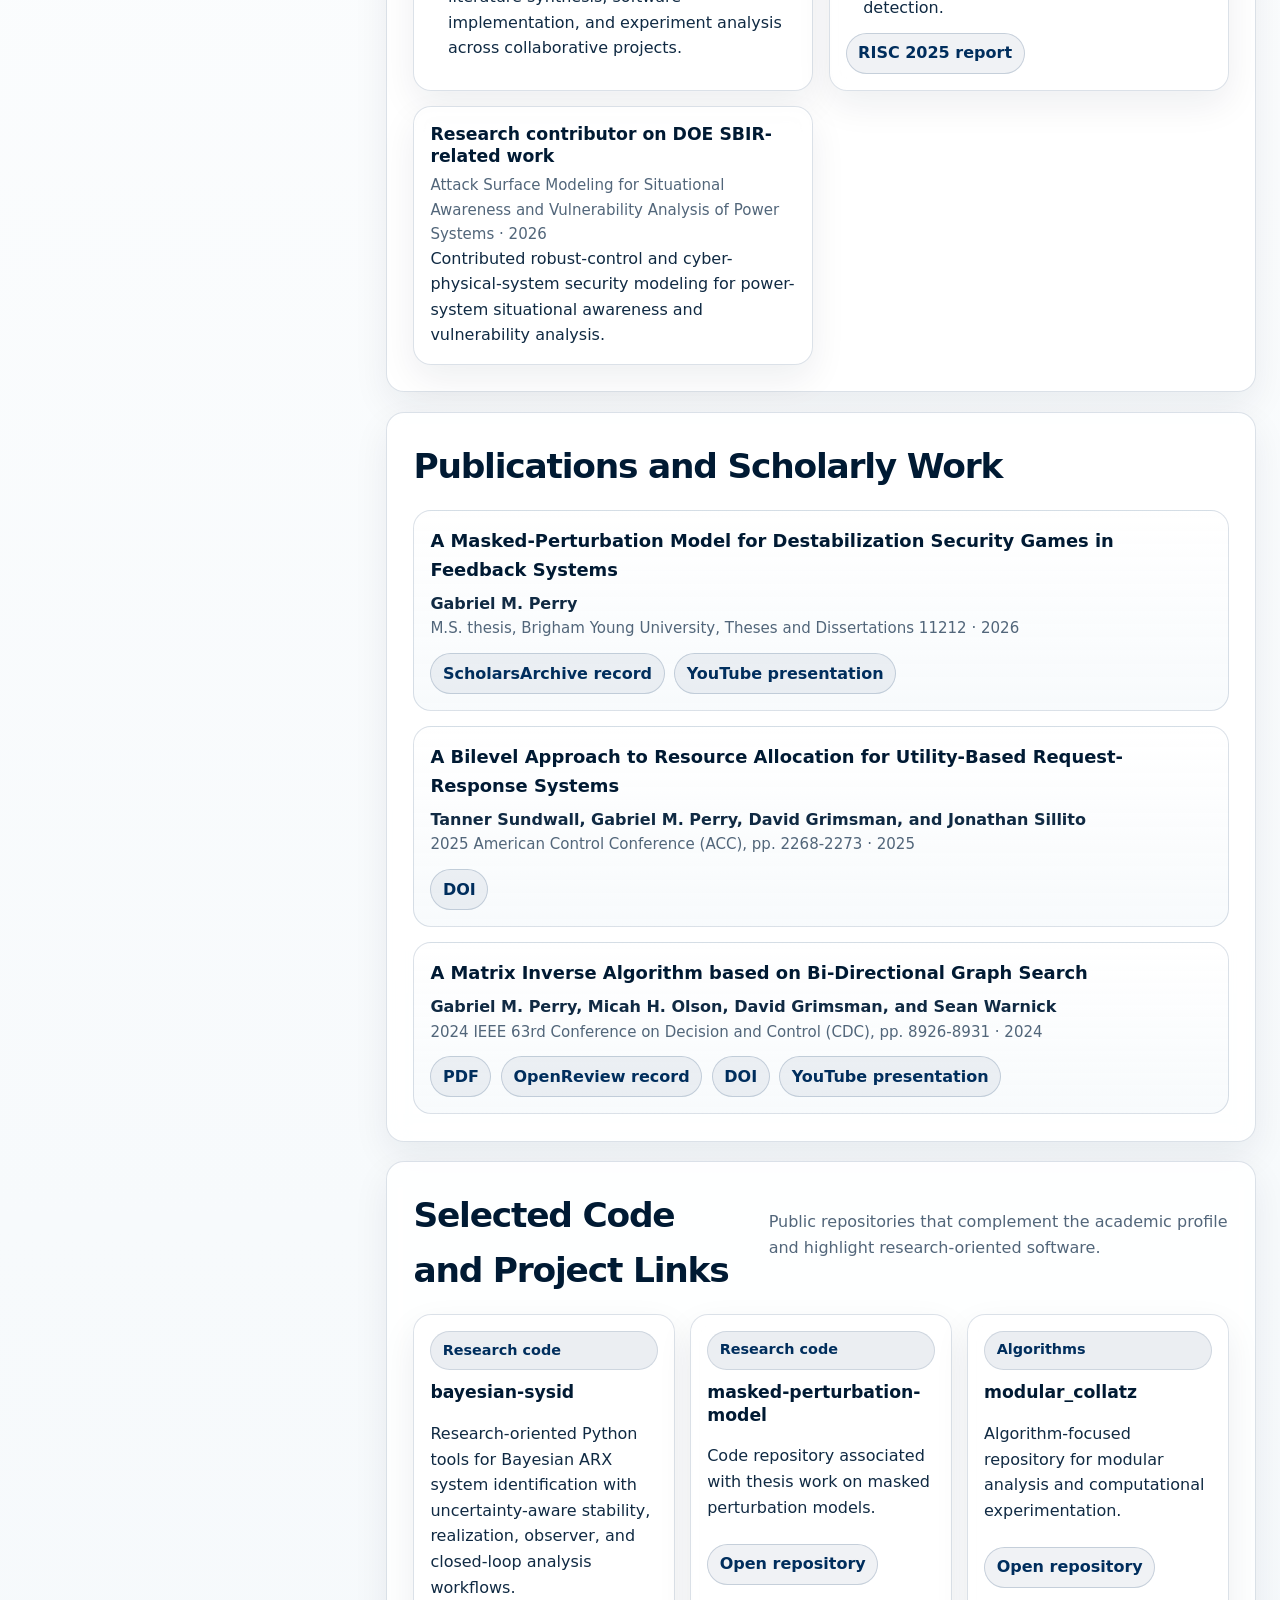
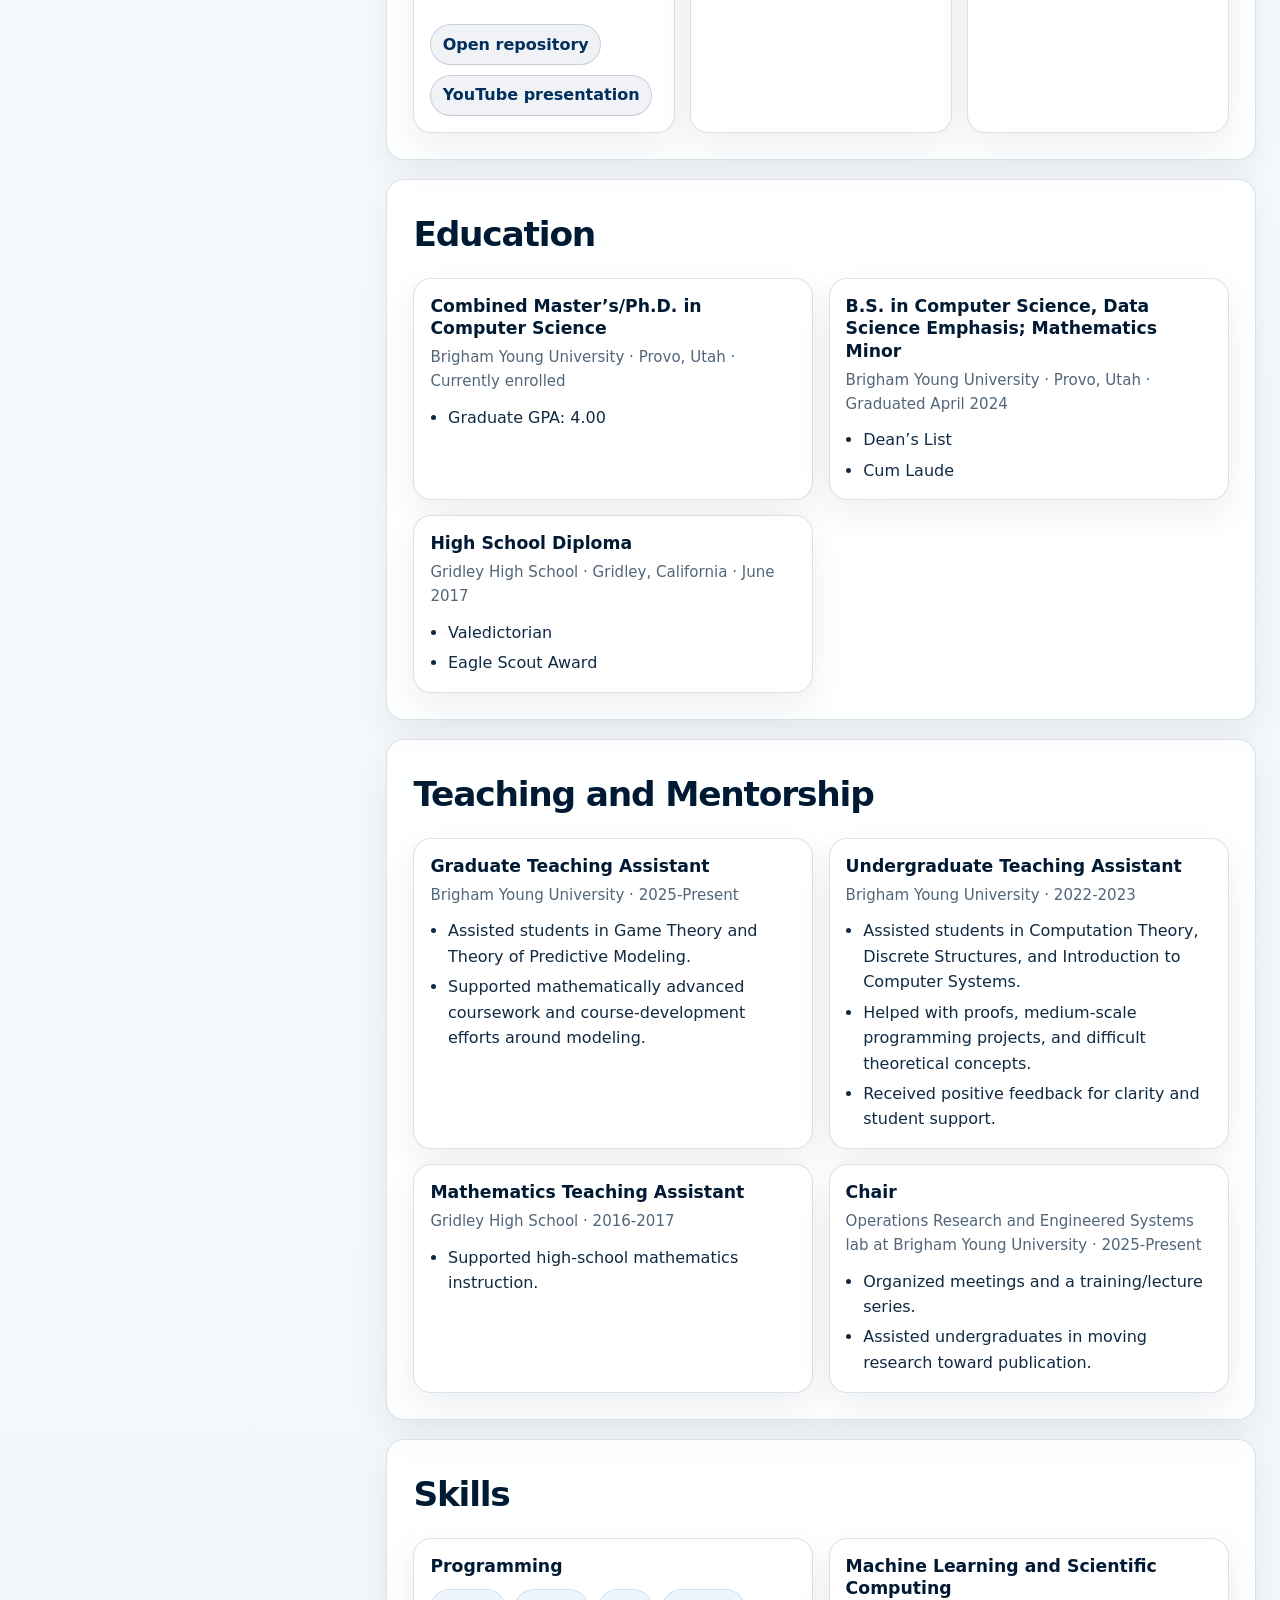
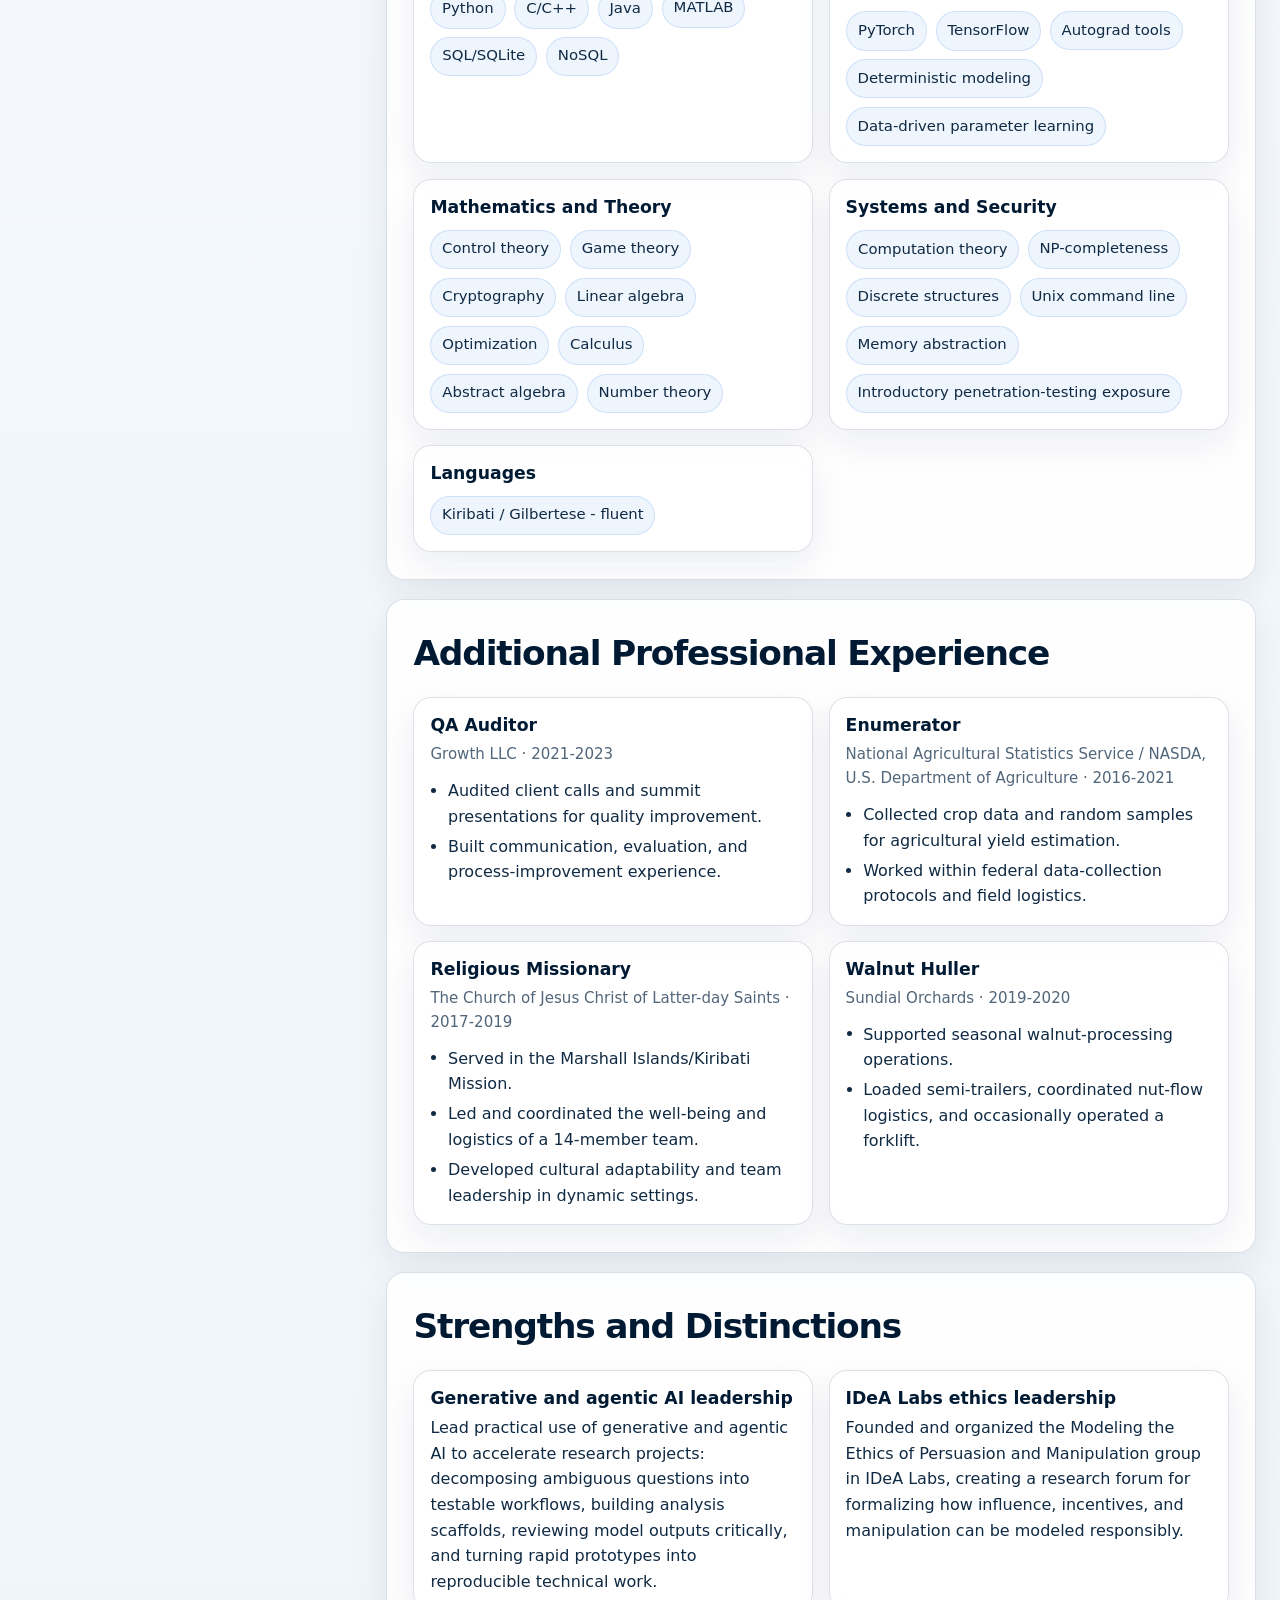
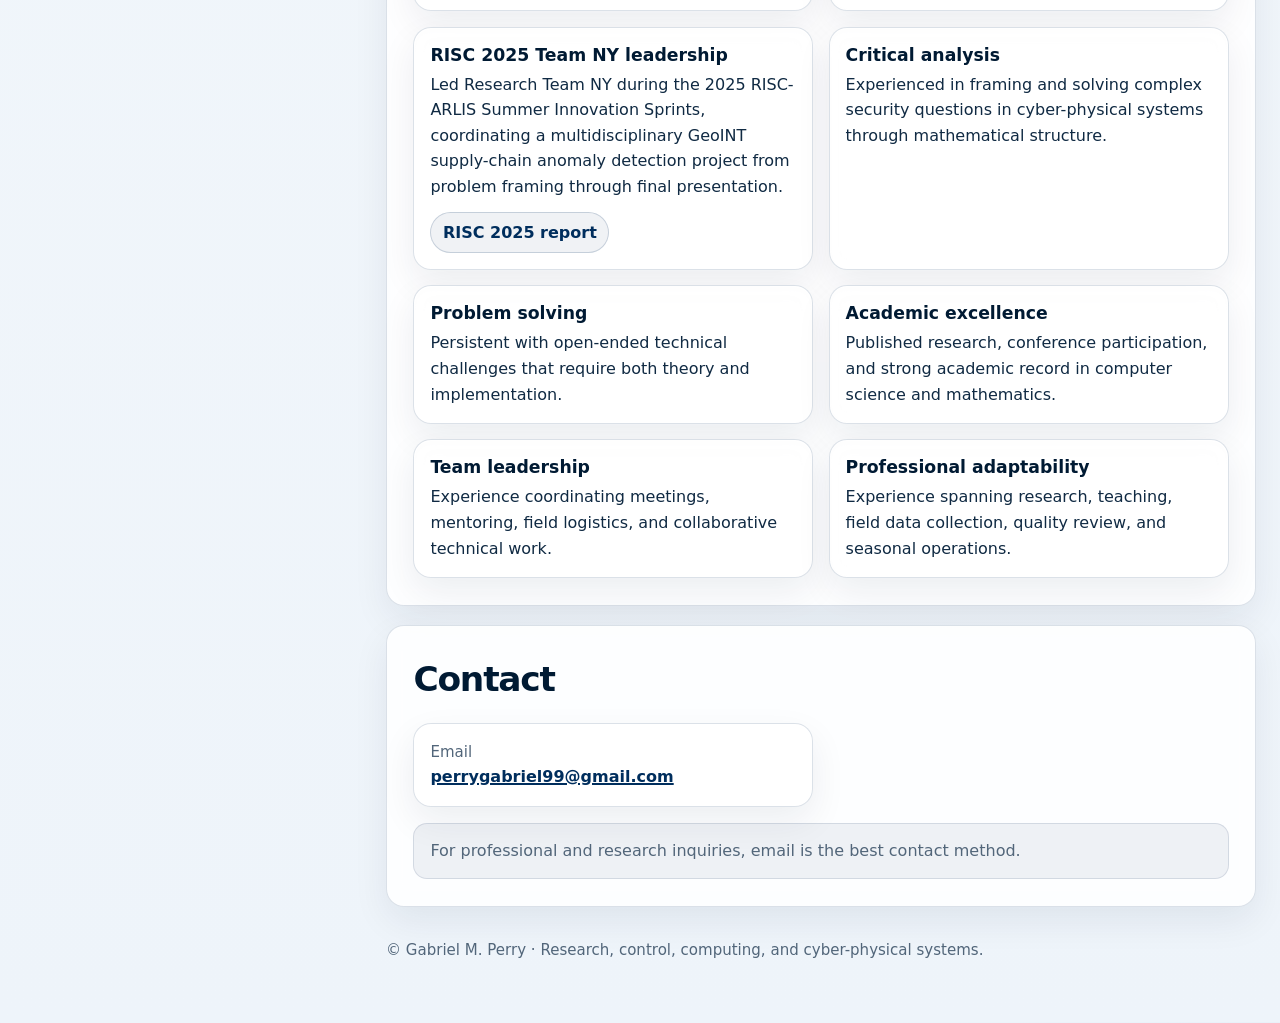
==== commit cbcf9b88: "Improve sidebar link ordering and scrolling" ====
--- a/index.html
+++ b/index.html
@@ -21,8 +21,8 @@
           </div>
         </div>
         <p class="sidebar-headline" id="sidebar-headline">Loading profile…</p>
+        <div id="sidebar-links" class="sidebar-links"></div>
         <nav id="sidebar-nav" class="sidebar-nav"></nav>
-        <div id="sidebar-links" class="sidebar-links"></div>
       </aside>
 
       <main id="main-content" class="content">
--- a/assets/css/styles.css
+++ b/assets/css/styles.css
@@ -63,7 +63,8 @@
   position: sticky;
   top: 1.5rem;
   align-self: start;
-  min-height: calc(100vh - 3rem);
+  height: calc(100vh - 3rem);
+  max-height: calc(100vh - 3rem);
   padding: 1.4rem;
   border-radius: var(--radius-lg);
   color: white;
@@ -71,7 +72,10 @@
     linear-gradient(180deg, rgba(255, 255, 255, 0.09), rgba(255, 255, 255, 0.02)),
     linear-gradient(180deg, var(--byu-blue), var(--byu-blue-deep));
   box-shadow: var(--shadow);
-  overflow: hidden;
+  overflow-x: hidden;
+  overflow-y: auto;
+  overscroll-behavior: contain;
+  scrollbar-gutter: stable;
 }
 
 .sidebar::before {
@@ -170,7 +174,7 @@
   border-color: rgba(255, 255, 255, 0.28);
 }
 
-.sidebar-links { margin-top: 1.5rem; }
+.sidebar-links { margin-bottom: 1.5rem; }
 .sidebar-links a { font-size: 0.94rem; }
 
 .content {
@@ -546,7 +550,10 @@
   .sidebar {
     position: relative;
     top: auto;
+    height: auto;
+    max-height: none;
     min-height: auto;
+    overflow: hidden;
   }
 
   .sidebar-nav {
